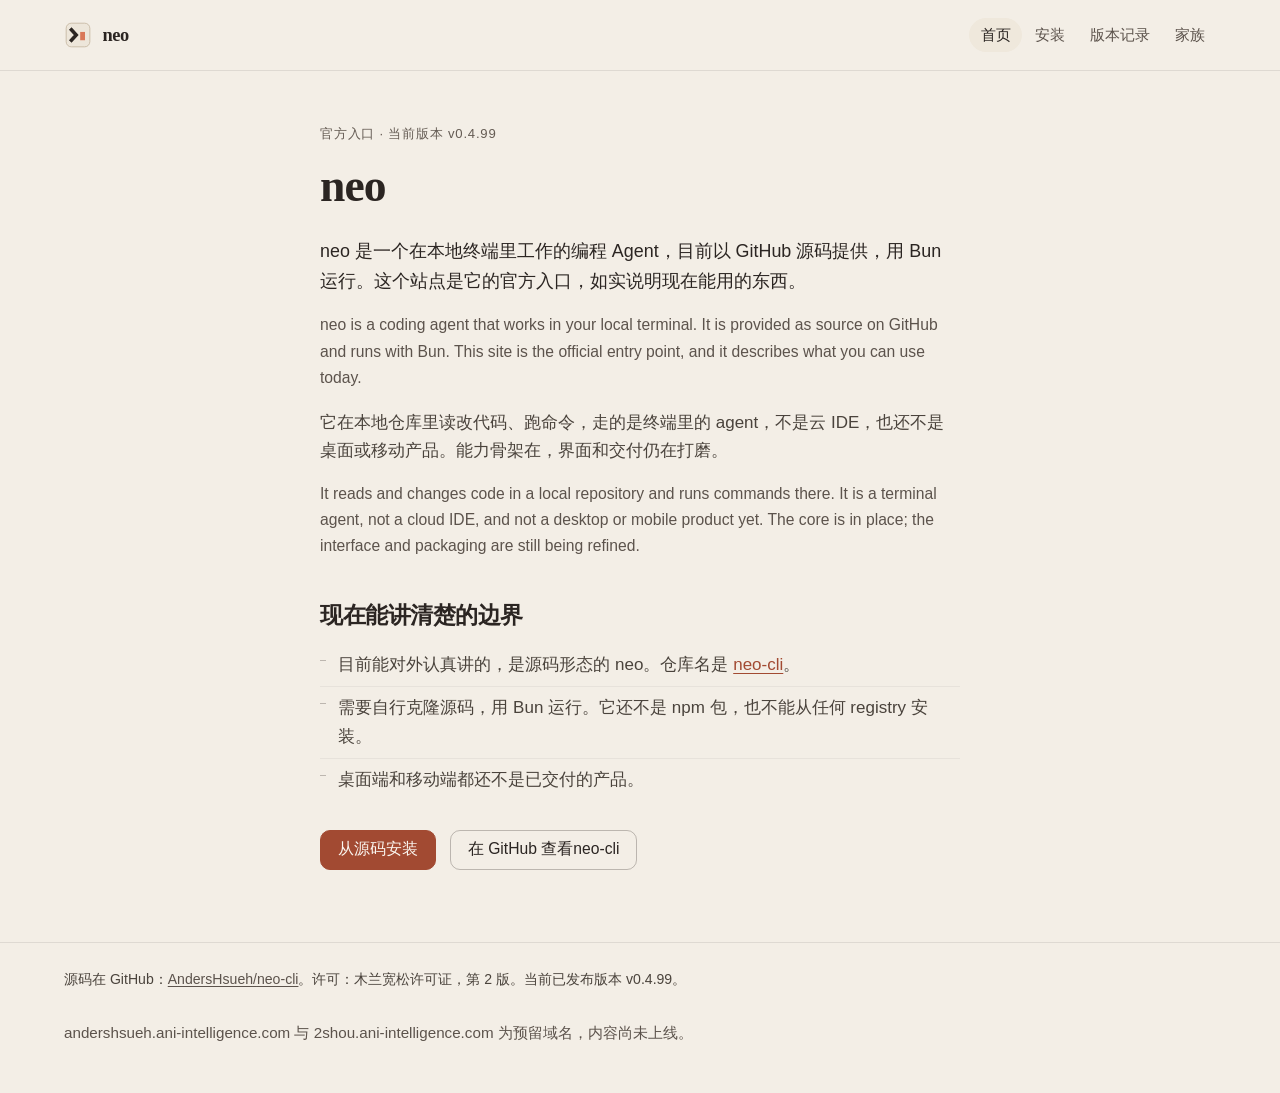
==== index.html @ 361d3527 "Initial commit: neo official static portal (v0.4.99) Four-page statically hosted site for neo.ani-in" ====
<!DOCTYPE html>
<html lang="zh-CN">
<head>
  <meta charset="utf-8">
  <meta name="viewport" content="width=device-width, initial-scale=1">
  <title>neo —— 本地终端里的编程 Agent</title>
  <meta name="description" content="neo 是一个在本地终端里工作的编程 Agent，目前以 GitHub 源码提供，用 Bun 运行。这是它的官方入口。">
  <link rel="canonical" href="https://neo.ani-intelligence.com/">
  <link rel="icon" href="/assets/icons/favicon.svg" type="image/svg+xml">
  <link rel="icon" href="/assets/icons/32x32.png" sizes="32x32" type="image/png">
  <link rel="apple-touch-icon" href="/assets/icons/icon.png">
  <link rel="stylesheet" href="/assets/css/site.css">
</head>
<body>
  <a class="skip" href="#main">跳到正文</a>
  <header class="site-header">
    <div class="inner">
      <a class="brand" href="/">
        <img src="/assets/icons/favicon.svg" width="28" height="28" alt="">
        <span class="brand-name">neo</span>
      </a>
      <nav class="nav" aria-label="站点">
        <a href="/" aria-current="page">首页</a>
        <a href="/install/">安装</a>
        <a href="/changelog/">版本记录</a>
        <a href="/family/">家族</a>
      </nav>
    </div>
  </header>
  <main id="main">
    <article class="hero">
      <p class="kicker">官方入口 · 当前版本 <span data-neo-version>v0.4.99</span></p>
      <h1>neo</h1>
      <p class="lead">neo 是一个在本地终端里工作的编程 Agent，目前以 GitHub 源码提供，用 Bun 运行。这个站点是它的官方入口，如实说明现在能用的东西。</p>
      <p class="en">neo is a coding agent that works in your local terminal. It is provided as source on GitHub and runs with Bun. This site is the official entry point, and it describes what you can use today.</p>
      <p>它在本地仓库里读改代码、跑命令，走的是终端里的 agent，不是云 IDE，也还不是桌面或移动产品。能力骨架在，界面和交付仍在打磨。</p>
      <p class="en">It reads and changes code in a local repository and runs commands there. It is a terminal agent, not a cloud IDE, and not a desktop or mobile product yet. The core is in place; the interface and packaging are still being refined.</p>
      <h2>现在能讲清楚的边界</h2>
      <ul class="plain-list">
        <li>目前能对外认真讲的，是源码形态的 neo。仓库名是 <a href="https://github.com/AndersHsueh/neo-cli"><span class="nowrap">neo-cli</span></a>。</li>
        <li>需要自行克隆源码，用 Bun 运行。它还不是 npm 包，也不能从任何 registry 安装。</li>
        <li>桌面端和移动端都还不是已交付的产品。</li>
      </ul>
      <div class="actions">
        <a class="btn btn-primary" href="/install/">从源码安装</a>
        <a class="btn btn-secondary" href="https://github.com/AndersHsueh/neo-cli">在 GitHub 查看 <span class="nowrap">neo-cli</span></a>
      </div>
    </article>
  </main>
  <footer class="site-footer">
    <div class="inner">
      <p>源码在 GitHub：<a href="https://github.com/AndersHsueh/neo-cli">AndersHsueh/<span class="nowrap">neo-cli</span></a>。许可：木兰宽松许可证，第 2 版。当前已发布版本 <span data-neo-version>v0.4.99</span>。</p>
      <p class="reserved">andershsueh.ani-intelligence.com 与 2shou.ani-intelligence.com 为预留域名，内容尚未上线。</p>
    </div>
  </footer>
  <script src="/assets/js/version.js"></script>
</body>
</html>
---- assets/css/site.css ----
/* neo 官方门户
   令牌取自 neo-agent-app 暖纸界面（origin/main，已批准的家族语言）。
   这是阅读站，不是产品 App 壳：更大留白，不用工作台控件，几乎不用阴影与渐变。 */

:root {
  --void: #f3eee6;
  --surface-0: #efe8dc;
  --surface-1: #f7f3ec;
  --surface-2: #fbf8f3;
  --surface-3: #e7dfd2;
  --line-0: rgba(43, 37, 34, 0.06);
  --line-1: rgba(43, 37, 34, 0.1);
  --line-2: rgba(43, 37, 34, 0.16);
  --line-3: rgba(43, 37, 34, 0.28);
  --ink-1: #2b2522;
  --ink-2: #4a433c;
  --ink-3: #5c534c;
  --ink-4: #655c54;
  --accent: #a24a32;
  --accent-hover: #8e4030;
  --accent-press: #743322;
  --accent-wash: rgba(162, 74, 50, 0.1);
  --accent-line: rgba(142, 64, 48, 0.45);
  --on-accent: #fbf7f1;
  --ok: #2f6b45;
  --ok-wash: rgba(47, 107, 69, 0.12);
  --warn: #8f5a22;
  --warn-wash: rgba(143, 90, 34, 0.12);
  --code-bg: #f6f0e6;
  --code-ink: #3f3833;

  --font-serif: "Iowan Old Style", "Palatino Linotype", Palatino, "Songti SC",
    "Noto Serif SC", "Source Han Serif SC", "STSong", serif;
  --font-sans: -apple-system, BlinkMacSystemFont, "Helvetica Neue", "PingFang SC",
    "Hiragino Sans GB", "Noto Sans SC", "Microsoft YaHei", sans-serif;
  --font-mono: "SF Mono", ui-monospace, "Cascadia Mono", Menlo, Consolas, monospace;

  --lh: 1.66;
  --measure: 40rem;
  --measure-wide: 52rem;
  --page: 72rem;
  --r: 10px;
  --d2: 180ms;
  --ease-out: cubic-bezier(0.2, 0.75, 0.3, 1);
}

*,
*::before,
*::after {
  box-sizing: border-box;
}

html {
  color-scheme: light only;
  background: var(--void);
  scroll-behavior: smooth;
}

@media (prefers-reduced-motion: reduce) {
  html {
    scroll-behavior: auto;
  }
  *,
  *::before,
  *::after {
    transition: none !important;
  }
}

body {
  margin: 0;
  min-height: 100vh;
  display: flex;
  flex-direction: column;
  color: var(--ink-1);
  background: var(--void);
  font-family: var(--font-sans);
  font-size: 17px;
  line-height: var(--lh);
  text-rendering: optimizeLegibility;
  -webkit-font-smoothing: antialiased;
}

:focus {
  outline: none;
}

:focus-visible {
  outline: 1px solid var(--accent);
  outline-offset: 3px;
}

.skip {
  position: absolute;
  left: 0.75rem;
  top: -4rem;
  z-index: 20;
  padding: 0.4rem 0.7rem;
  background: var(--surface-2);
  color: var(--ink-1);
  border: 1px solid var(--line-2);
  border-radius: 8px;
  text-decoration: none;
}

.skip:focus {
  top: 0.75rem;
}

.wrap {
  width: min(var(--page), calc(100% - 3rem));
  margin-inline: auto;
}

.wrap-narrow {
  width: min(var(--measure), calc(100% - 3rem));
  margin-inline: auto;
}

.wrap-wide {
  width: min(var(--measure-wide), calc(100% - 3rem));
  margin-inline: auto;
}

/* ---- header ---------------------------------------------------- */

.site-header {
  border-bottom: 1px solid var(--line-1);
}

.site-header .inner {
  width: min(var(--page), calc(100% - 3rem));
  margin-inline: auto;
  display: flex;
  align-items: center;
  justify-content: space-between;
  gap: 1.25rem;
  padding: 1.1rem 0;
  flex-wrap: wrap;
}

.brand {
  display: inline-flex;
  align-items: center;
  gap: 0.65rem;
  color: var(--ink-1);
  text-decoration: none;
}

.brand img {
  width: 28px;
  height: 28px;
  display: block;
  border-radius: 7px;
}

.brand-name {
  font-family: var(--font-serif);
  font-size: 1.15rem;
  font-weight: 600;
  letter-spacing: -0.02em;
  line-height: 1;
}

.nav {
  display: flex;
  flex-wrap: wrap;
  gap: 0.15rem 0.15rem;
}

.nav a {
  color: var(--ink-3);
  text-decoration: none;
  padding: 0.3rem 0.7rem;
  border-radius: 999px;
  font-size: 0.95rem;
}

.nav a:hover {
  color: var(--ink-1);
  background: var(--surface-0);
}

.nav a[aria-current="page"] {
  color: var(--ink-1);
  background: var(--surface-0);
}

/* ---- main typography ------------------------------------------- */

main {
  flex: 1;
  padding: 3.25rem 0 4.5rem;
}

.hero {
  width: min(var(--measure), calc(100% - 3rem));
  margin-inline: auto;
}

.kicker {
  margin: 0 0 0.85rem;
  color: var(--ink-4);
  font-size: 0.82rem;
  letter-spacing: 0.06em;
}

h1,
h2,
h3 {
  font-family: var(--font-serif);
  font-weight: 600;
  letter-spacing: -0.02em;
  line-height: 1.25;
  color: var(--ink-1);
}

h1 {
  margin: 0 0 1.35rem;
  font-size: clamp(2.15rem, 4vw, 2.85rem);
}

h2 {
  margin: 2.6rem 0 0.85rem;
  font-size: 1.45rem;
}

h3 {
  margin: 1.6rem 0 0.5rem;
  font-size: 1.12rem;
  font-family: var(--font-sans);
  font-weight: 600;
  letter-spacing: 0;
}

p {
  margin: 0 0 1rem;
  color: var(--ink-2);
}

.lead {
  font-size: 1.12rem;
  color: var(--ink-1);
}

.en {
  color: var(--ink-3);
  font-size: 0.98rem;
  margin-bottom: 1.15rem;
}

.en + .en {
  margin-top: -0.35rem;
}

a {
  color: var(--accent);
  text-underline-offset: 0.15em;
}

a:hover {
  color: var(--accent-hover);
}

.nowrap {
  white-space: nowrap;
}

hr,
.rule {
  border: 0;
  border-top: 1px solid var(--line-1);
  margin: 2.4rem 0;
}

/* ---- actions / notes / lists ----------------------------------- */

.actions {
  display: flex;
  flex-wrap: wrap;
  gap: 0.75rem 0.9rem;
  margin: 1.75rem 0 0;
}

.btn {
  display: inline-flex;
  align-items: center;
  justify-content: center;
  padding: 0.55rem 1.05rem;
  border-radius: 10px;
  text-decoration: none;
  font-size: 0.98rem;
  line-height: 1.3;
  transition: background var(--d2) var(--ease-out), color var(--d2) var(--ease-out),
    border-color var(--d2) var(--ease-out);
}

.btn-primary {
  background: var(--accent);
  color: var(--on-accent);
  border: 1px solid var(--accent);
}

.btn-primary:hover {
  background: var(--accent-hover);
  border-color: var(--accent-hover);
  color: var(--on-accent);
}

.btn-secondary {
  background: transparent;
  color: var(--ink-1);
  border: 1px solid var(--line-3);
}

.btn-secondary:hover {
  border-color: var(--ink-2);
  color: var(--ink-1);
  background: var(--surface-1);
}

.note {
  margin: 1.4rem 0 0;
  padding: 0.95rem 1.05rem;
  background: var(--surface-1);
  border: 1px solid var(--line-1);
  border-radius: var(--r);
  color: var(--ink-2);
  font-size: 0.95rem;
}

.note p:last-child {
  margin-bottom: 0;
}

.plain-list {
  margin: 0 0 1.1rem;
  padding: 0;
  list-style: none;
}

.plain-list li {
  position: relative;
  padding: 0.45rem 0 0.45rem 1.15rem;
  color: var(--ink-2);
  border-top: 1px solid var(--line-0);
}

.plain-list li:first-child {
  border-top: 0;
}

.plain-list li::before {
  content: "";
  position: absolute;
  left: 0;
  top: 0.95em;
  width: 0.4rem;
  height: 1px;
  background: var(--line-3);
}

ol.steps {
  margin: 0 0 1.25rem;
  padding: 0;
  list-style: none;
  counter-reset: step;
}

ol.steps > li {
  counter-increment: step;
  margin: 0 0 1.35rem;
  padding-left: 2.2rem;
  position: relative;
}

ol.steps > li::before {
  content: counter(step);
  position: absolute;
  left: 0;
  top: 0.15rem;
  width: 1.5rem;
  height: 1.5rem;
  border-radius: 999px;
  border: 1px solid var(--line-2);
  color: var(--ink-3);
  font-size: 0.78rem;
  font-family: var(--font-mono);
  display: flex;
  align-items: center;
  justify-content: center;
  line-height: 1;
}

ol.steps h3 {
  margin: 0 0 0.35rem;
}

/* ---- code ------------------------------------------------------ */

pre,
code {
  font-family: var(--font-mono);
  font-size: 0.86em;
}

code {
  color: var(--code-ink);
  background: var(--code-bg);
  padding: 0.08em 0.32em;
  border-radius: 4px;
  border: 1px solid var(--line-0);
}

pre {
  margin: 0.7rem 0 0.2rem;
  padding: 0.95rem 1.05rem;
  background: var(--code-bg);
  border: 1px solid var(--line-1);
  border-radius: var(--r);
  color: var(--code-ink);
  overflow-x: auto;
  line-height: 1.5;
  -webkit-overflow-scrolling: touch;
}

pre code {
  background: none;
  border: 0;
  padding: 0;
  font-size: 1em;
}

/* ---- tables / family columns ----------------------------------- */

.table-wrap {
  margin: 1rem 0 1.5rem;
  overflow-x: auto;
  border: 1px solid var(--line-1);
  border-radius: var(--r);
  background: var(--surface-1);
}

table {
  width: 100%;
  border-collapse: collapse;
  font-size: 0.95rem;
}

th,
td {
  text-align: left;
  vertical-align: top;
  padding: 0.7rem 0.9rem;
  border-bottom: 1px solid var(--line-1);
  color: var(--ink-2);
}

th {
  font-weight: 600;
  color: var(--ink-1);
  background: var(--surface-0);
  font-size: 0.82rem;
}

tr:last-child th,
tr:last-child td {
  border-bottom: 0;
}

.cols {
  display: grid;
  grid-template-columns: 1fr 1fr;
  gap: 1.15rem;
  margin: 1.2rem 0 1.5rem;
}

.col {
  background: var(--surface-1);
  border: 1px solid var(--line-1);
  border-radius: 14px;
  padding: 1.2rem 1.25rem 1.3rem;
}

.col h2 {
  margin: 0 0 0.85rem;
  font-size: 1.25rem;
}

.col ul {
  margin: 0;
  padding: 0;
  list-style: none;
}

.col li {
  margin: 0;
  padding: 0.65rem 0;
  border-top: 1px solid var(--line-1);
  color: var(--ink-2);
  font-size: 0.95rem;
}

.col li:first-child {
  border-top: 0;
  padding-top: 0;
}

.col li strong {
  display: block;
  color: var(--ink-1);
  font-weight: 600;
  margin-bottom: 0.15rem;
  font-size: 0.98rem;
}

.now-label,
.not-label {
  display: inline-block;
  font-family: var(--font-sans);
  font-size: 0.72rem;
  font-weight: 600;
  letter-spacing: 0.06em;
  padding: 0.15rem 0.45rem;
  border-radius: 999px;
  margin-bottom: 0.55rem;
}

.now-label {
  color: var(--ok);
  background: var(--ok-wash);
}

.not-label {
  color: var(--warn);
  background: var(--warn-wash);
}

.reserved {
  margin-top: 0.4rem;
  color: var(--ink-3);
  font-size: 0.95rem;
}

.meta {
  color: var(--ink-4);
  font-size: 0.92rem;
}

/* ---- footer ---------------------------------------------------- */

.site-footer {
  border-top: 1px solid var(--line-1);
  padding: 1.6rem 0 2rem;
  color: var(--ink-4);
  font-size: 0.88rem;
}

.site-footer .inner {
  width: min(var(--page), calc(100% - 3rem));
  margin-inline: auto;
  display: flex;
  flex-direction: column;
  gap: 0.35rem;
}

.site-footer a {
  color: var(--ink-3);
}

.site-footer a:hover {
  color: var(--accent);
}

@media (max-width: 720px) {
  .wrap,
  .wrap-narrow,
  .wrap-wide,
  .hero,
  .site-header .inner,
  .site-footer .inner {
    width: calc(100% - 2rem);
  }

  main {
    padding: 2.25rem 0 3rem;
  }

  body {
    font-size: 16px;
  }

  .cols {
    grid-template-columns: 1fr;
  }
}
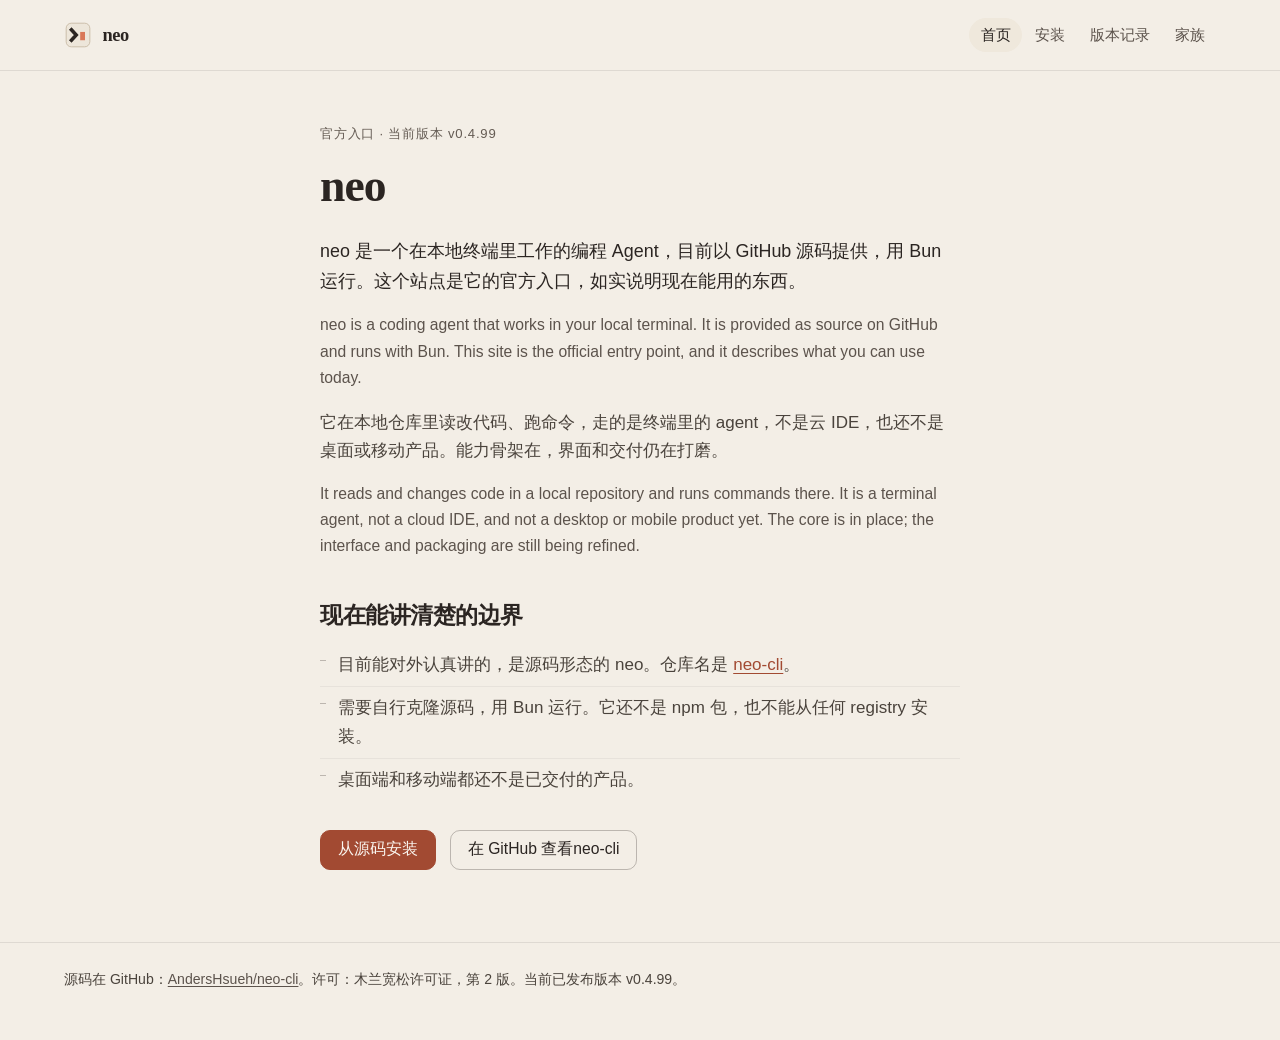
==== commit 6677a599: "Remove reserved-domain notes for unrelated subdomains andershsueh and 2shou are not part of the neo " ====
--- a/index.html
+++ b/index.html
@@ -50,7 +50,6 @@
   <footer class="site-footer">
     <div class="inner">
       <p>源码在 GitHub：<a href="https://github.com/AndersHsueh/neo-cli">AndersHsueh/<span class="nowrap">neo-cli</span></a>。许可：木兰宽松许可证，第 2 版。当前已发布版本 <span data-neo-version>v0.4.99</span>。</p>
-      <p class="reserved">andershsueh.ani-intelligence.com 与 2shou.ani-intelligence.com 为预留域名，内容尚未上线。</p>
     </div>
   </footer>
   <script src="/assets/js/version.js"></script>
--- a/assets/css/site.css
+++ b/assets/css/site.css
@@ -536,12 +536,6 @@
   background: var(--warn-wash);
 }
 
-.reserved {
-  margin-top: 0.4rem;
-  color: var(--ink-3);
-  font-size: 0.95rem;
-}
-
 .meta {
   color: var(--ink-4);
   font-size: 0.92rem;
